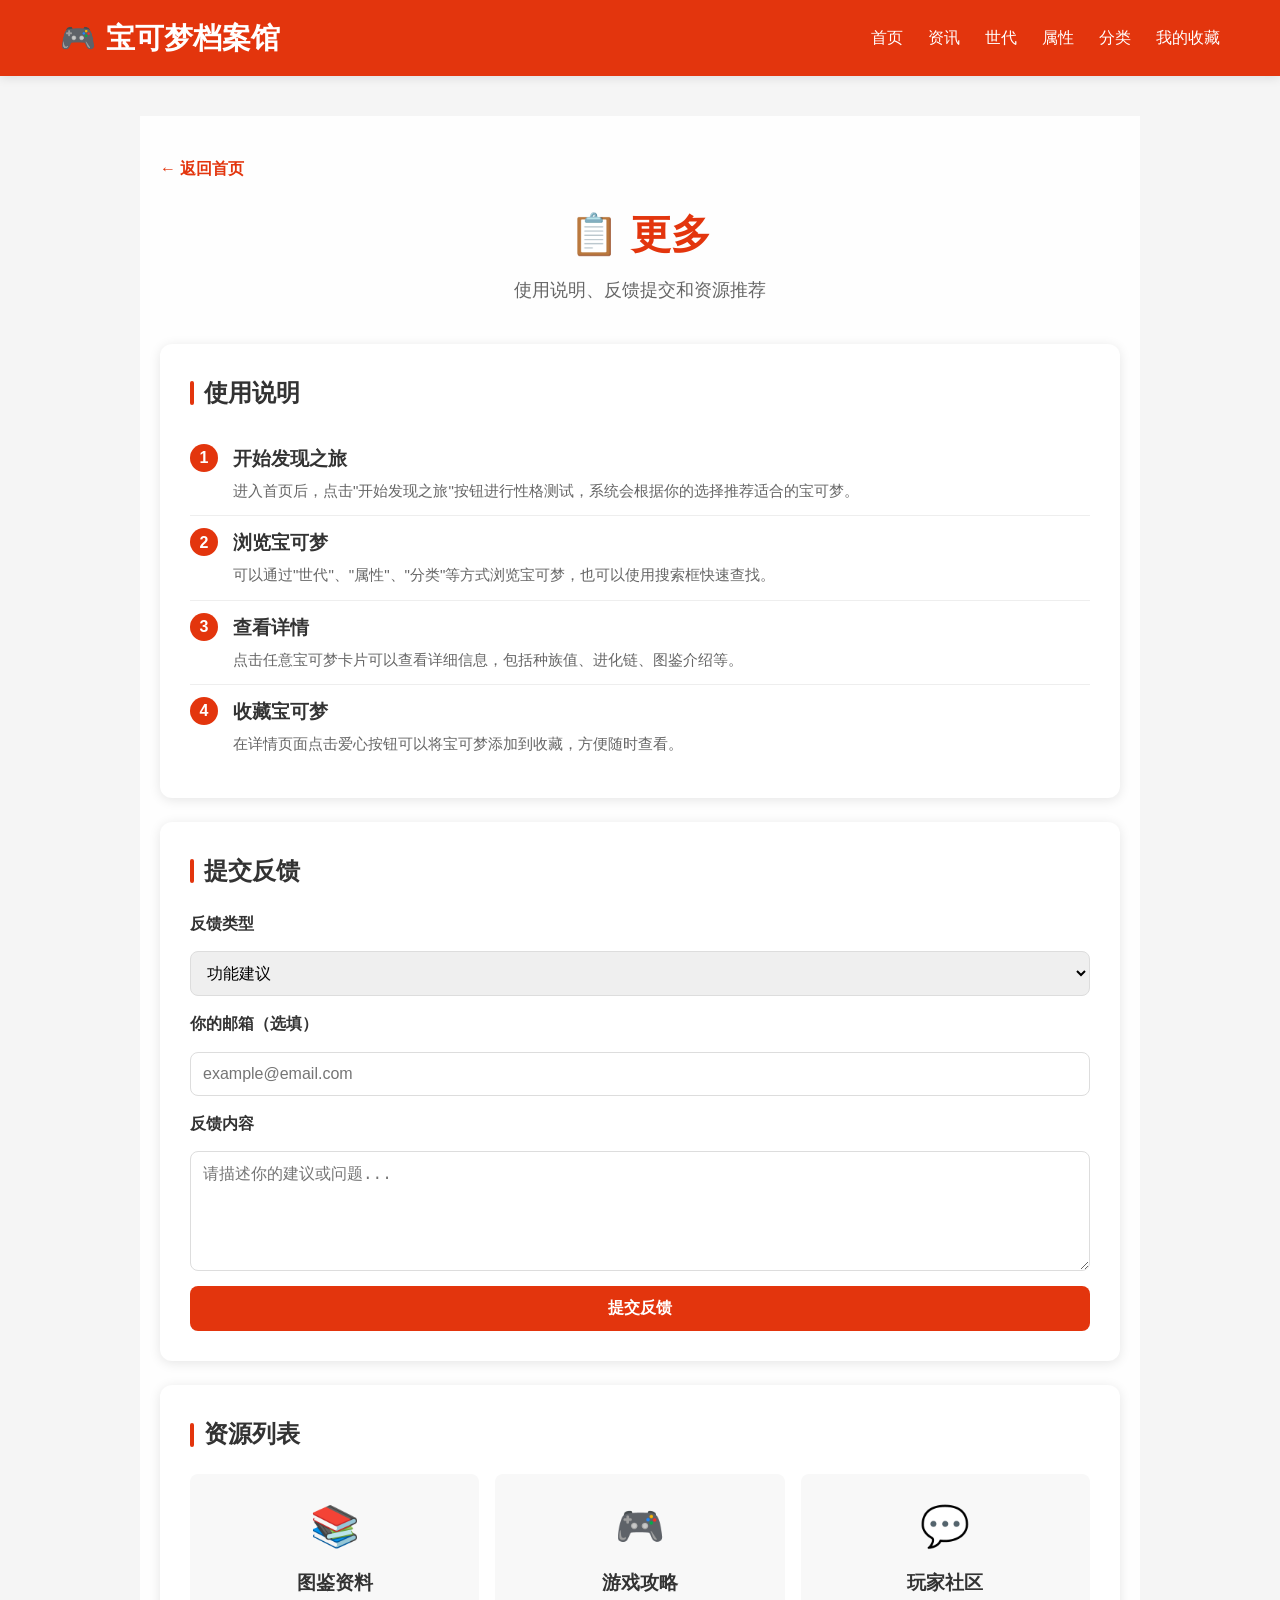
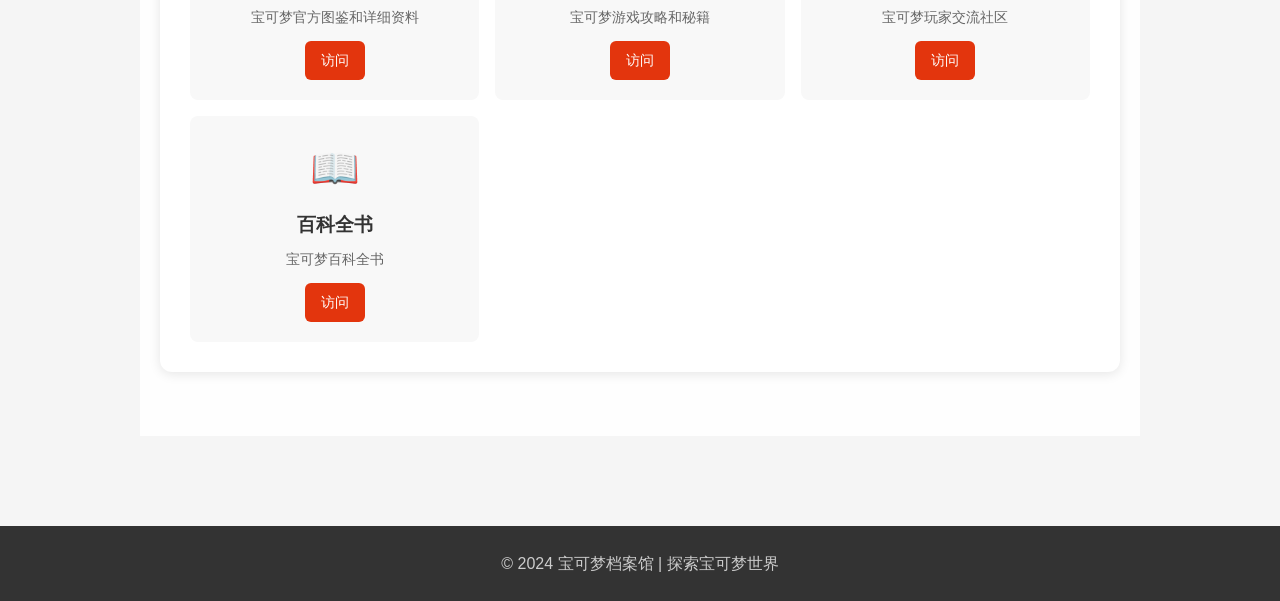
==== more.html @ 67b9eda9 "添加背景图样式和更多页面" ====
<!DOCTYPE html>
<html lang="zh-CN">
<head>
    <meta charset="UTF-8">
    <meta name="viewport" content="width=device-width, initial-scale=1.0">
    <title>更多 - 宝可梦档案馆</title>
    <link rel="stylesheet" href="assets/css/common.css">
    <link rel="stylesheet" href="assets/css/backgrounds.css">
    <style>
        .more-container {
            max-width: 1000px;
            margin: 0 auto;
            padding: 40px 20px;
        }

        .more-header {
            text-align: center;
            margin-bottom: 40px;
        }

        .more-header h1 {
            font-size: 2.5rem;
            color: #e3350d;
            margin-bottom: 10px;
        }

        .more-header p {
            color: #666;
            font-size: 1.1rem;
        }

        .more-section {
            background: white;
            border-radius: 12px;
            padding: 30px;
            margin-bottom: 24px;
            box-shadow: 0 2px 12px rgba(0, 0, 0, 0.1);
        }

        .more-section h2 {
            font-size: 1.5rem;
            color: #333;
            margin-bottom: 20px;
            display: flex;
            align-items: center;
            gap: 10px;
        }

        .more-section h2::before {
            content: '';
            width: 4px;
            height: 24px;
            background: #e3350d;
            border-radius: 2px;
        }

        /* 使用说明 */
        .guide-list {
            list-style: none;
            padding: 0;
        }

        .guide-list li {
            padding: 12px 0;
            border-bottom: 1px solid #eee;
            display: flex;
            gap: 15px;
            align-items: flex-start;
        }

        .guide-list li:last-child {
            border-bottom: none;
        }

        .guide-number {
            width: 28px;
            height: 28px;
            background: #e3350d;
            color: white;
            border-radius: 50%;
            display: flex;
            justify-content: center;
            align-items: center;
            font-weight: bold;
            flex-shrink: 0;
        }

        .guide-content h3 {
            margin: 0 0 5px 0;
            color: #333;
        }

        .guide-content p {
            margin: 0;
            color: #666;
            font-size: 0.95rem;
        }

        /* 反馈表单 */
        .feedback-form {
            display: flex;
            flex-direction: column;
            gap: 15px;
        }

        .feedback-form label {
            font-weight: bold;
            color: #333;
        }

        .feedback-form input,
        .feedback-form textarea,
        .feedback-form select {
            padding: 12px;
            border: 1px solid #ddd;
            border-radius: 8px;
            font-size: 1rem;
            width: 100%;
            box-sizing: border-box;
        }

        .feedback-form textarea {
            min-height: 120px;
            resize: vertical;
        }

        .feedback-form button {
            padding: 12px 30px;
            background: #e3350d;
            color: white;
            border: none;
            border-radius: 8px;
            font-size: 1rem;
            font-weight: bold;
            cursor: pointer;
            transition: background 0.2s;
        }

        .feedback-form button:hover {
            background: #c92a09;
        }

        /* 资源列表 */
        .resource-grid {
            display: grid;
            grid-template-columns: repeat(auto-fit, minmax(250px, 1fr));
            gap: 16px;
        }

        .resource-card {
            padding: 20px;
            background: #f8f8f8;
            border-radius: 8px;
            text-align: center;
            transition: transform 0.2s;
        }

        .resource-card:hover {
            transform: translateY(-2px);
        }

        .resource-icon {
            font-size: 2.5rem;
            margin-bottom: 10px;
        }

        .resource-card h3 {
            margin: 0 0 8px 0;
            color: #333;
        }

        .resource-card p {
            margin: 0 0 12px 0;
            color: #666;
            font-size: 0.9rem;
        }

        .resource-card a {
            display: inline-block;
            padding: 8px 16px;
            background: #e3350d;
            color: white;
            text-decoration: none;
            border-radius: 6px;
            font-size: 0.9rem;
        }

        .resource-card a:hover {
            background: #c92a09;
        }

        .back-link {
            display: inline-block;
            margin-bottom: 20px;
            color: #e3350d;
            text-decoration: none;
            font-weight: bold;
        }

        .back-link:hover {
            text-decoration: underline;
        }
    </style>
</head>
<body>
    <header>
        <div class="container">
            <div class="logo">
                <span>🎮</span>
                <span>宝可梦档案馆</span>
            </div>
            <nav>
                <ul>
                    <li><a href="index.html">首页</a></li>
                    <li><a href="news.html">资讯</a></li>
                    <li><a href="browse/generation.html">世代</a></li>
                    <li><a href="browse/type.html">属性</a></li>
                    <li><a href="browse/category.html">分类</a></li>
                    <li><a href="user/collection.html">我的收藏</a></li>
                </ul>
            </nav>
        </div>
    </header>

    <main>
        <div class="more-container">
            <a href="index.html" class="back-link">← 返回首页</a>
            
            <div class="more-header">
                <h1>📋 更多</h1>
                <p>使用说明、反馈提交和资源推荐</p>
            </div>

            <div class="more-section">
                <h2>使用说明</h2>
                <ul class="guide-list">
                    <li>
                        <span class="guide-number">1</span>
                        <div class="guide-content">
                            <h3>开始发现之旅</h3>
                            <p>进入首页后，点击"开始发现之旅"按钮进行性格测试，系统会根据你的选择推荐适合的宝可梦。</p>
                        </div>
                    </li>
                    <li>
                        <span class="guide-number">2</span>
                        <div class="guide-content">
                            <h3>浏览宝可梦</h3>
                            <p>可以通过"世代"、"属性"、"分类"等方式浏览宝可梦，也可以使用搜索框快速查找。</p>
                        </div>
                    </li>
                    <li>
                        <span class="guide-number">3</span>
                        <div class="guide-content">
                            <h3>查看详情</h3>
                            <p>点击任意宝可梦卡片可以查看详细信息，包括种族值、进化链、图鉴介绍等。</p>
                        </div>
                    </li>
                    <li>
                        <span class="guide-number">4</span>
                        <div class="guide-content">
                            <h3>收藏宝可梦</h3>
                            <p>在详情页面点击爱心按钮可以将宝可梦添加到收藏，方便随时查看。</p>
                        </div>
                    </li>
                </ul>
            </div>

            <div class="more-section">
                <h2>提交反馈</h2>
                <form class="feedback-form" onsubmit="handleFeedbackSubmit(event)">
                    <label>反馈类型</label>
                    <select id="feedback-type">
                        <option value="suggestion">功能建议</option>
                        <option value="bug">问题反馈</option>
                        <option value="other">其他</option>
                    </select>
                    
                    <label>你的邮箱（选填）</label>
                    <input type="email" id="feedback-email" placeholder="example@email.com">
                    
                    <label>反馈内容</label>
                    <textarea id="feedback-content" placeholder="请描述你的建议或问题..."></textarea>
                    
                    <button type="submit">提交反馈</button>
                </form>
            </div>

            <div class="more-section">
                <h2>资源列表</h2>
                <div class="resource-grid">
                    <div class="resource-card">
                        <div class="resource-icon">📚</div>
                        <h3>图鉴资料</h3>
                        <p>宝可梦官方图鉴和详细资料</p>
                        <a href="https://www.pokemon.com" target="_blank">访问</a>
                    </div>
                    <div class="resource-card">
                        <div class="resource-icon">🎮</div>
                        <h3>游戏攻略</h3>
                        <p>宝可梦游戏攻略和秘籍</p>
                        <a href="https://www.serebii.net" target="_blank">访问</a>
                    </div>
                    <div class="resource-card">
                        <div class="resource-icon">💬</div>
                        <h3>玩家社区</h3>
                        <p>宝可梦玩家交流社区</p>
                        <a href="https://www.reddit.com/r/pokemon" target="_blank">访问</a>
                    </div>
                    <div class="resource-card">
                        <div class="resource-icon">📖</div>
                        <h3>百科全书</h3>
                        <p>宝可梦百科全书</p>
                        <a href="https://bulbapedia.bulbagarden.net" target="_blank">访问</a>
                    </div>
                </div>
            </div>
        </div>
    </main>

    <footer>
        <div class="container">
            <p>&copy; 2024 宝可梦档案馆 | 探索宝可梦世界</p>
        </div>
    </footer>

    <script>
        function handleFeedbackSubmit(event) {
            event.preventDefault();
            alert('感谢你的反馈！我们会认真考虑你的建议。');
            event.target.reset();
        }
    </script>
</body>
</html>
---- assets/css/common.css ----
* {
    margin: 0;
    padding: 0;
    box-sizing: border-box;
}

body {
    font-family: 'Segoe UI', Tahoma, Geneva, Verdana, sans-serif;
    background-color: #f5f5f5;
    color: #333;
    line-height: 1.6;
}

a {
    text-decoration: none;
    color: inherit;
}

.container {
    max-width: 1200px;
    margin: 0 auto;
    padding: 0 20px;
}

header {
    background-color: #E3350D;
    color: white;
    padding: 15px 0;
    box-shadow: 0 2px 10px rgba(0, 0, 0, 0.1);
}

header .container {
    display: flex;
    justify-content: space-between;
    align-items: center;
}

.logo {
    font-size: 1.8rem;
    font-weight: bold;
    display: flex;
    align-items: center;
    gap: 10px;
}

nav ul {
    display: flex;
    list-style: none;
    gap: 25px;
}

nav a {
    color: white;
    font-weight: 500;
    transition: opacity 0.3s;
}

nav a:hover {
    opacity: 0.8;
}

main {
    min-height: calc(100vh - 150px);
    padding: 40px 0;
}

footer {
    background-color: #333;
    color: #ccc;
    text-align: center;
    padding: 25px 0;
    margin-top: 50px;
}

.card {
    background: white;
    border-radius: 12px;
    box-shadow: 0 4px 15px rgba(0, 0, 0, 0.08);
    overflow: hidden;
    transition: transform 0.3s, box-shadow 0.3s;
}

.card:hover {
    transform: translateY(-5px);
    box-shadow: 0 8px 25px rgba(0, 0, 0, 0.12);
}

.btn {
    display: inline-block;
    padding: 12px 28px;
    border-radius: 25px;
    font-weight: 600;
    cursor: pointer;
    border: none;
    transition: all 0.3s;
    font-size: 1rem;
}

.btn-primary {
    background-color: #E3350D;
    color: white;
}

.btn-primary:hover {
    background-color: #c42e0c;
    transform: scale(1.05);
}

.btn-secondary {
    background-color: #666;
    color: white;
}

.btn-secondary:hover {
    background-color: #555;
}

.type-normal { background-color: #A8A77A; }
.type-fire { background-color: #EE8130; }
.type-water { background-color: #6390F0; }
.type-electric { background-color: #F7D02C; }
.type-grass { background-color: #7AC74C; }
.type-ice { background-color: #96D9D6; }
.type-fighting { background-color: #C22E28; }
.type-poison { background-color: #A33EA1; }
.type-ground { background-color: #E2BF65; }
.type-flying { background-color: #A98FF3; }
.type-psychic { background-color: #F95587; }
.type-bug { background-color: #A6B91A; }
.type-rock { background-color: #B6A136; }
.type-ghost { background-color: #735797; }
.type-dragon { background-color: #6F35FC; }
.type-dark { background-color: #705746; }
.type-steel { background-color: #B7B7CE; }
.type-fairy { background-color: #D685AD; }

.type-badge {
    display: inline-block;
    padding: 4px 12px;
    border-radius: 15px;
    color: white;
    font-size: 0.8rem;
    font-weight: 600;
    text-transform: capitalize;
}

.pokemon-grid {
    display: grid;
    grid-template-columns: repeat(auto-fill, minmax(200px, 1fr));
    gap: 25px;
    margin-top: 30px;
}

.pokemon-card {
    text-align: center;
    padding: 20px;
    cursor: pointer;
}

.pokemon-card img {
    width: 120px;
    height: 120px;
    object-fit: contain;
    margin-bottom: 15px;
}

.pokemon-card .number {
    color: #999;
    font-size: 0.9rem;
}

.pokemon-card .name {
    font-size: 1.2rem;
    font-weight: 600;
    margin: 5px 0 10px;
}

.pokemon-card .types {
    display: flex;
    justify-content: center;
    gap: 8px;
    flex-wrap: wrap;
}

.pokemon-card .species {
    font-size: 0.85rem;
    color: #666;
    margin: 5px 0;
    font-style: italic;
}

.pokemon-card .physical-stats {
    display: flex;
    justify-content: center;
    gap: 15px;
    margin: 8px 0;
    font-size: 0.85rem;
    color: #555;
}

.pokemon-card .stat-item {
    display: inline-block;
}

.pokemon-card .abilities {
    font-size: 0.8rem;
    color: #777;
    margin: 5px 0;
    padding: 3px 8px;
    background-color: #f5f5f5;
    border-radius: 4px;
    display: inline-block;
}

.pokemon-card .breeding-info {
    display: flex;
    flex-wrap: wrap;
    justify-content: center;
    gap: 8px;
    margin: 8px 0;
    font-size: 0.75rem;
    color: #666;
}

.pokemon-card .breeding-item {
    padding: 2px 6px;
    background-color: #f0f0f0;
    border-radius: 3px;
}

@media (max-width: 768px) {
    header .container {
        flex-direction: column;
        gap: 15px;
    }
    
    nav ul {
        gap: 15px;
    }
    
    .pokemon-grid {
        grid-template-columns: repeat(auto-fill, minmax(150px, 1fr));
        gap: 15px;
    }
}
---- assets/css/backgrounds.css ----
/* 背景图样式 */

/* 首页欢迎页面背景 */
.state-welcome .welcome-screen {
    background: linear-gradient(rgba(0, 0, 0, 0.6), rgba(0, 0, 0, 0.6)),
                url('../../../images/mainvisual_pc@2x.webp') center/cover no-repeat;
    min-height: 100vh;
    display: flex;
    flex-direction: column;
    justify-content: center;
    align-items: center;
    color: white;
}

.state-welcome .welcome-screen h1 {
    color: #ffcb05;
    text-shadow: 2px 2px 4px rgba(0, 0, 0, 0.5);
}

.state-welcome .welcome-screen p {
    color: rgba(255, 255, 255, 0.9);
}

/* 资讯页面背景 */
.news-container {
    background: linear-gradient(rgba(255, 255, 255, 0.9), rgba(255, 255, 255, 0.95)),
                url('../../../images/30th.png') center/cover no-repeat;
    min-height: 100vh;
}

/* 世代浏览页面背景 */
.generation-page {
    background: linear-gradient(rgba(255, 255, 255, 0.9), rgba(255, 255, 255, 0.95)),
                url('../../../images/30th2.png') center/cover no-repeat;
    min-height: 100vh;
}

/* 属性浏览页面背景 */
.type-page {
    background: linear-gradient(rgba(255, 255, 255, 0.9), rgba(255, 255, 255, 0.95)),
                url('../../../images/Ash_Chloe_Dawn_Goh.png') center/cover no-repeat;
    min-height: 100vh;
}

/* 分类浏览页面背景 */
.category-page {
    background: linear-gradient(rgba(255, 255, 255, 0.9), rgba(255, 255, 255, 0.95)),
                url('../../../images/ash.jpeg') center/cover no-repeat;
    min-height: 100vh;
}

/* 更多页面背景 */
.more-container {
    background: linear-gradient(rgba(255, 255, 255, 0.9), rgba(255, 255, 255, 0.95)),
                url('../../../images/logo.png') center/cover no-repeat;
    min-height: 100vh;
}

/* 背景图容器通用样式 */
.bg-container {
    position: relative;
}

.bg-container::before {
    content: '';
    position: fixed;
    top: 0;
    left: 0;
    width: 100%;
    height: 100%;
    z-index: -1;
    background-size: cover;
    background-position: center;
    background-repeat: no-repeat;
    opacity: 0.05;
}

/* 首页宝可梦卡片区域背景 */
.home-screen {
    background: rgba(255, 255, 255, 0.9);
    border-radius: 12px;
    padding: 20px;
    margin-bottom: 20px;
}

/* 详情页面背景 */
.detail-container {
    background: rgba(255, 255, 255, 0.95);
    border-radius: 12px;
    box-shadow: 0 4px 20px rgba(0, 0, 0, 0.1);
}
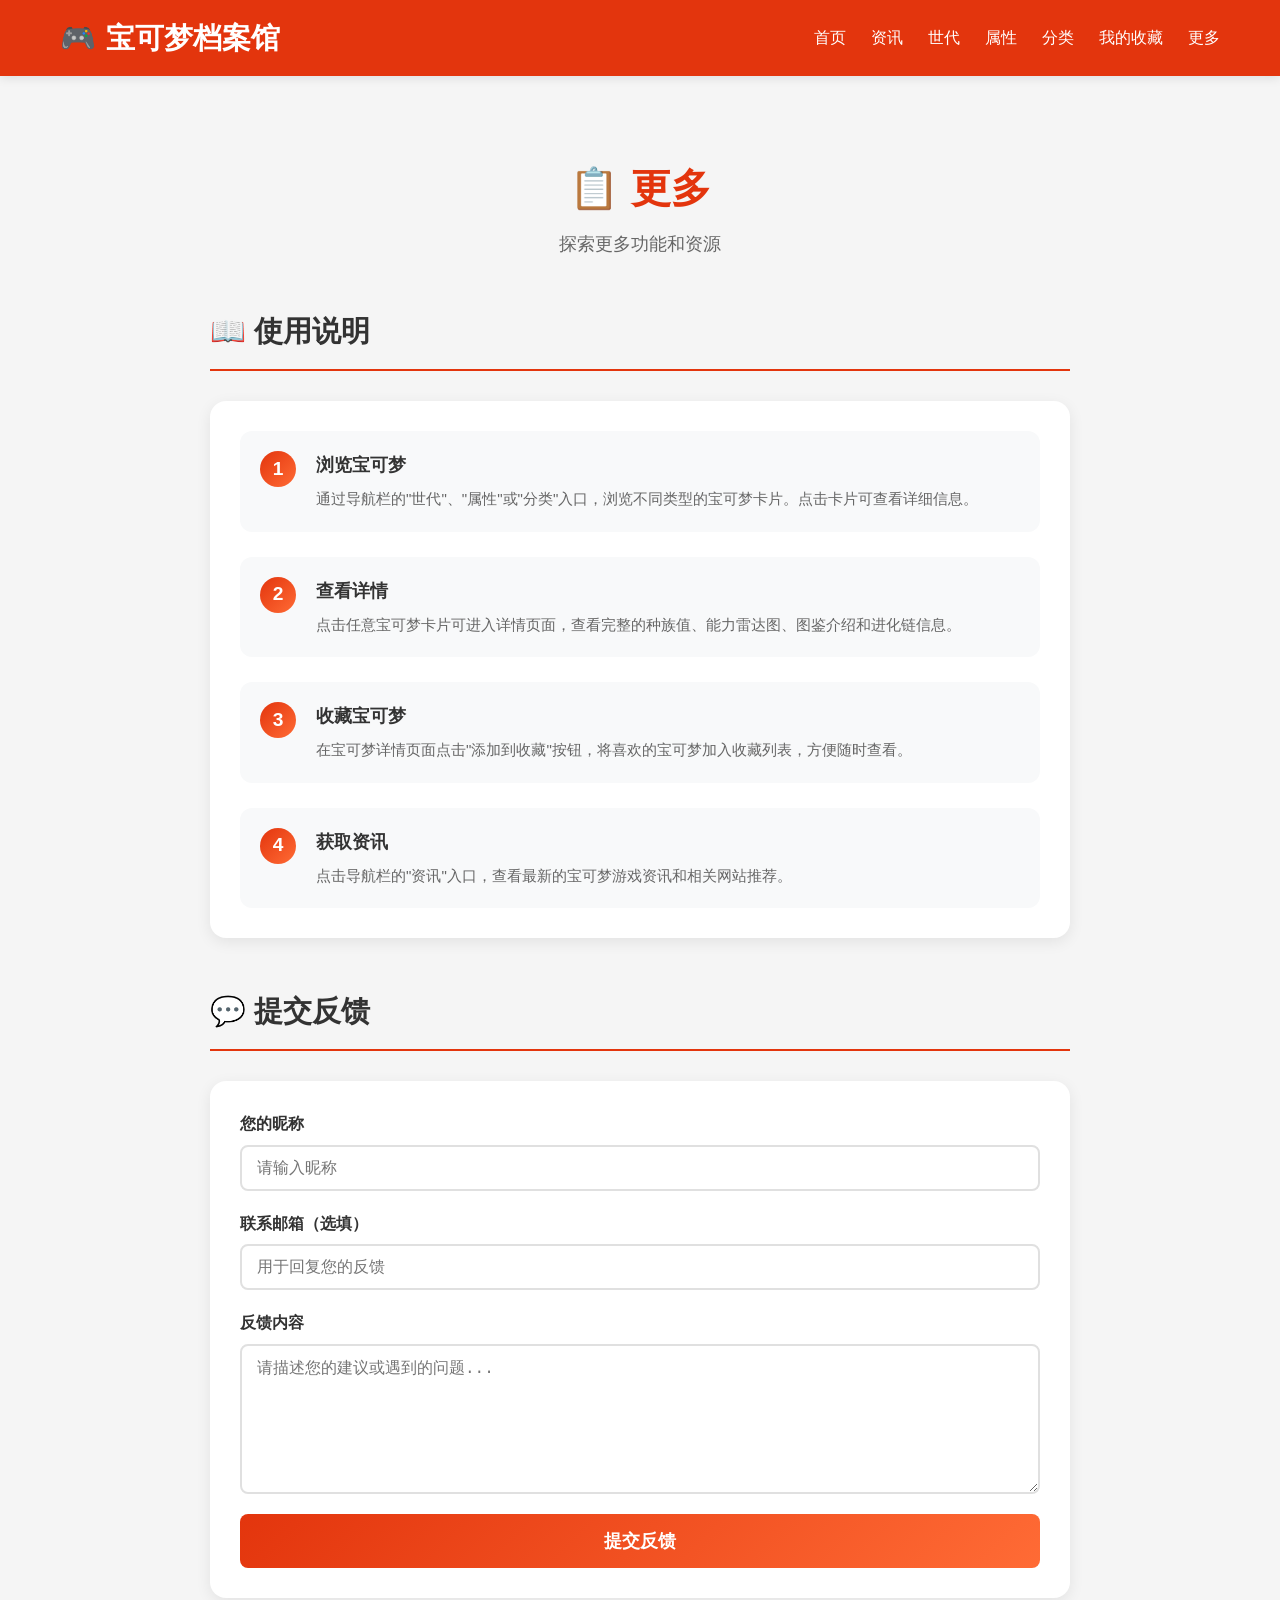
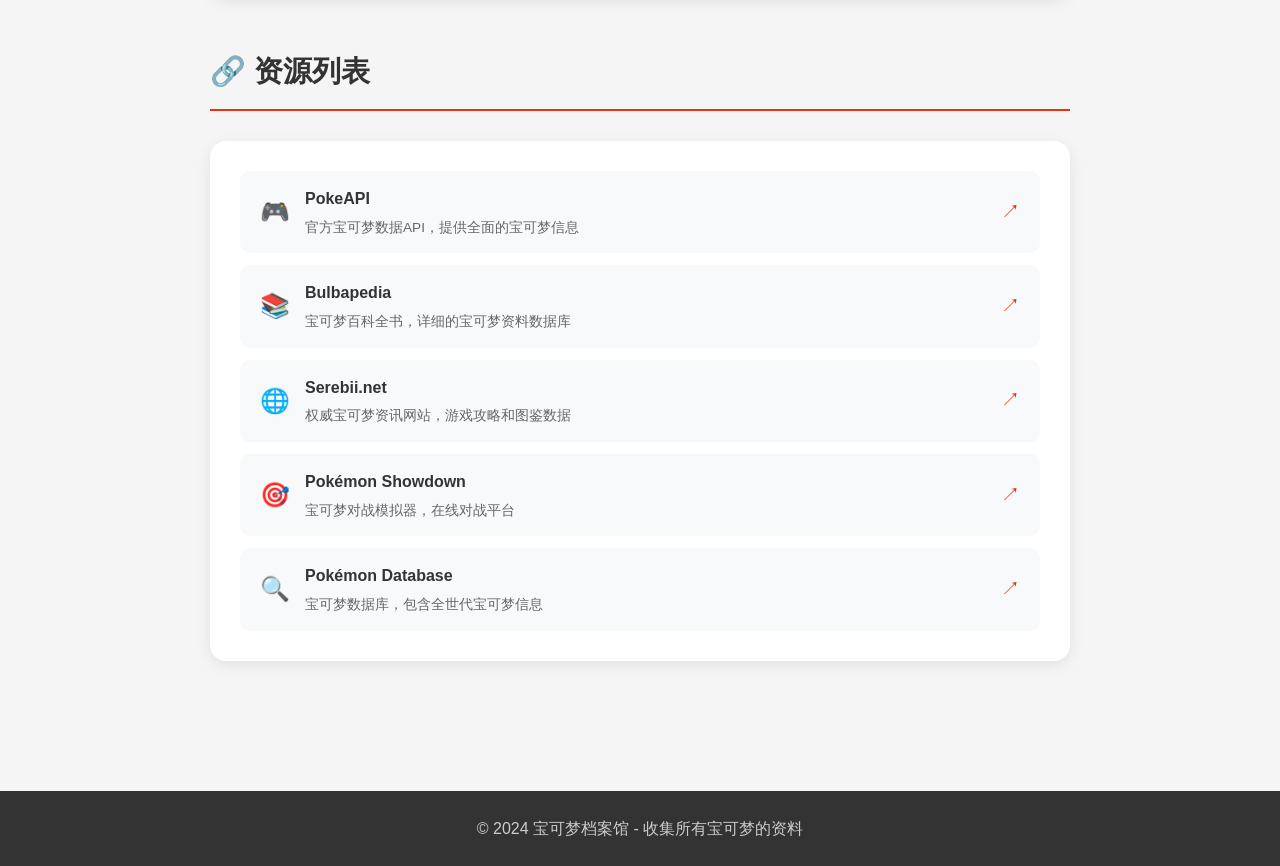
==== commit dda9365f: "添加更多模块：使用说明、提交反馈、资源列表" ====
--- a/more.html
+++ b/more.html
@@ -5,199 +5,271 @@
     <meta name="viewport" content="width=device-width, initial-scale=1.0">
     <title>更多 - 宝可梦档案馆</title>
     <link rel="stylesheet" href="assets/css/common.css">
-    <link rel="stylesheet" href="assets/css/backgrounds.css">
     <style>
         .more-container {
-            max-width: 1000px;
+            max-width: 900px;
             margin: 0 auto;
             padding: 40px 20px;
         }
-
+        
         .more-header {
             text-align: center;
-            margin-bottom: 40px;
-        }
-
+            margin-bottom: 50px;
+        }
+        
         .more-header h1 {
             font-size: 2.5rem;
             color: #e3350d;
             margin-bottom: 10px;
         }
-
+        
         .more-header p {
             color: #666;
             font-size: 1.1rem;
         }
-
-        .more-section {
+        
+        .more-grid {
+            display: grid;
+            grid-template-columns: repeat(auto-fit, minmax(280px, 1fr));
+            gap: 30px;
+        }
+        
+        .more-card {
             background: white;
+            border-radius: 16px;
+            padding: 30px;
+            box-shadow: 0 4px 15px rgba(0, 0, 0, 0.08);
+            transition: transform 0.3s, box-shadow 0.3s;
+            cursor: pointer;
+            text-align: center;
+        }
+        
+        .more-card:hover {
+            transform: translateY(-5px);
+            box-shadow: 0 8px 25px rgba(0, 0, 0, 0.12);
+        }
+        
+        .more-icon {
+            font-size: 3.5rem;
+            margin-bottom: 20px;
+        }
+        
+        .more-card h3 {
+            font-size: 1.4rem;
+            color: #333;
+            margin-bottom: 15px;
+        }
+        
+        .more-card p {
+            color: #666;
+            font-size: 0.95rem;
+            line-height: 1.6;
+        }
+        
+        .more-card .arrow {
+            display: inline-block;
+            margin-top: 20px;
+            color: #e3350d;
+            font-weight: bold;
+            opacity: 0;
+            transition: opacity 0.3s;
+        }
+        
+        .more-card:hover .arrow {
+            opacity: 1;
+        }
+        
+        .section-title {
+            font-size: 1.8rem;
+            color: #333;
+            margin: 50px 0 30px 0;
+            padding-bottom: 15px;
+            border-bottom: 2px solid #e3350d;
+        }
+        
+        /* 使用说明样式 */
+        .guide-section {
+            background: white;
+            border-radius: 16px;
+            padding: 30px;
+            box-shadow: 0 4px 15px rgba(0, 0, 0, 0.08);
+        }
+        
+        .guide-item {
+            display: flex;
+            align-items: flex-start;
+            margin-bottom: 25px;
+            padding: 20px;
+            background: #f8f9fa;
             border-radius: 12px;
-            padding: 30px;
-            margin-bottom: 24px;
-            box-shadow: 0 2px 12px rgba(0, 0, 0, 0.1);
-        }
-
-        .more-section h2 {
-            font-size: 1.5rem;
-            color: #333;
-            margin-bottom: 20px;
-            display: flex;
-            align-items: center;
-            gap: 10px;
-        }
-
-        .more-section h2::before {
-            content: '';
-            width: 4px;
-            height: 24px;
-            background: #e3350d;
-            border-radius: 2px;
-        }
-
-        /* 使用说明 */
-        .guide-list {
-            list-style: none;
-            padding: 0;
-        }
-
-        .guide-list li {
-            padding: 12px 0;
-            border-bottom: 1px solid #eee;
-            display: flex;
-            gap: 15px;
-            align-items: flex-start;
-        }
-
-        .guide-list li:last-child {
-            border-bottom: none;
-        }
-
+        }
+        
+        .guide-item:last-child {
+            margin-bottom: 0;
+        }
+        
         .guide-number {
-            width: 28px;
-            height: 28px;
-            background: #e3350d;
+            width: 36px;
+            height: 36px;
+            background: linear-gradient(135deg, #e3350d, #ff6b35);
             color: white;
             border-radius: 50%;
             display: flex;
+            align-items: center;
             justify-content: center;
-            align-items: center;
             font-weight: bold;
+            font-size: 1.2rem;
+            margin-right: 20px;
             flex-shrink: 0;
         }
-
-        .guide-content h3 {
-            margin: 0 0 5px 0;
+        
+        .guide-content h4 {
+            margin: 0 0 8px 0;
             color: #333;
-        }
-
+            font-size: 1.1rem;
+        }
+        
         .guide-content p {
             margin: 0;
             color: #666;
             font-size: 0.95rem;
         }
-
-        /* 反馈表单 */
+        
+        /* 反馈表单样式 */
+        .feedback-section {
+            background: white;
+            border-radius: 16px;
+            padding: 30px;
+            box-shadow: 0 4px 15px rgba(0, 0, 0, 0.08);
+        }
+        
         .feedback-form {
             display: flex;
             flex-direction: column;
-            gap: 15px;
-        }
-
-        .feedback-form label {
+            gap: 20px;
+        }
+        
+        .form-group {
+            display: flex;
+            flex-direction: column;
+        }
+        
+        .form-group label {
             font-weight: bold;
             color: #333;
-        }
-
-        .feedback-form input,
-        .feedback-form textarea,
-        .feedback-form select {
-            padding: 12px;
-            border: 1px solid #ddd;
+            margin-bottom: 8px;
+        }
+        
+        .form-group input,
+        .form-group textarea {
+            padding: 12px 15px;
+            border: 2px solid #e0e0e0;
             border-radius: 8px;
             font-size: 1rem;
-            width: 100%;
-            box-sizing: border-box;
-        }
-
-        .feedback-form textarea {
-            min-height: 120px;
+            transition: border-color 0.3s;
+        }
+        
+        .form-group input:focus,
+        .form-group textarea:focus {
+            outline: none;
+            border-color: #e3350d;
+        }
+        
+        .form-group textarea {
+            min-height: 150px;
             resize: vertical;
         }
-
-        .feedback-form button {
-            padding: 12px 30px;
-            background: #e3350d;
+        
+        .submit-btn {
+            background: linear-gradient(135deg, #e3350d, #ff6b35);
             color: white;
             border: none;
+            padding: 15px 30px;
             border-radius: 8px;
-            font-size: 1rem;
+            font-size: 1.1rem;
             font-weight: bold;
             cursor: pointer;
-            transition: background 0.2s;
-        }
-
-        .feedback-form button:hover {
-            background: #c92a09;
-        }
-
-        /* 资源列表 */
-        .resource-grid {
-            display: grid;
-            grid-template-columns: repeat(auto-fit, minmax(250px, 1fr));
-            gap: 16px;
-        }
-
-        .resource-card {
-            padding: 20px;
-            background: #f8f8f8;
+            transition: transform 0.2s, box-shadow 0.2s;
+        }
+        
+        .submit-btn:hover {
+            transform: translateY(-2px);
+            box-shadow: 0 4px 15px rgba(227, 53, 13, 0.3);
+        }
+        
+        .submit-btn:active {
+            transform: translateY(0);
+        }
+        
+        .feedback-success {
+            display: none;
+            background: #d4edda;
+            color: #155724;
+            padding: 15px 20px;
             border-radius: 8px;
+            margin-top: 20px;
             text-align: center;
-            transition: transform 0.2s;
-        }
-
-        .resource-card:hover {
-            transform: translateY(-2px);
-        }
-
+        }
+        
+        /* 资源列表样式 */
+        .resources-section {
+            background: white;
+            border-radius: 16px;
+            padding: 30px;
+            box-shadow: 0 4px 15px rgba(0, 0, 0, 0.08);
+        }
+        
+        .resources-list {
+            list-style: none;
+            padding: 0;
+            margin: 0;
+        }
+        
+        .resource-item {
+            display: flex;
+            align-items: center;
+            padding: 15px 20px;
+            background: #f8f9fa;
+            border-radius: 10px;
+            margin-bottom: 12px;
+            transition: background 0.3s;
+        }
+        
+        .resource-item:last-child {
+            margin-bottom: 0;
+        }
+        
+        .resource-item:hover {
+            background: #e9ecef;
+        }
+        
         .resource-icon {
-            font-size: 2.5rem;
-            margin-bottom: 10px;
-        }
-
-        .resource-card h3 {
-            margin: 0 0 8px 0;
+            font-size: 1.5rem;
+            margin-right: 15px;
+        }
+        
+        .resource-info {
+            flex: 1;
+        }
+        
+        .resource-info h4 {
+            margin: 0 0 5px 0;
             color: #333;
         }
-
-        .resource-card p {
-            margin: 0 0 12px 0;
+        
+        .resource-info p {
+            margin: 0;
             color: #666;
-            font-size: 0.9rem;
-        }
-
-        .resource-card a {
-            display: inline-block;
-            padding: 8px 16px;
-            background: #e3350d;
-            color: white;
+            font-size: 0.85rem;
+        }
+        
+        .resource-link {
+            color: #e3350d;
+            font-size: 1.2rem;
             text-decoration: none;
-            border-radius: 6px;
-            font-size: 0.9rem;
-        }
-
-        .resource-card a:hover {
-            background: #c92a09;
-        }
-
-        .back-link {
-            display: inline-block;
-            margin-bottom: 20px;
-            color: #e3350d;
-            text-decoration: none;
-            font-weight: bold;
-        }
-
-        .back-link:hover {
+        }
+        
+        .resource-link:hover {
             text-decoration: underline;
         }
     </style>
@@ -217,6 +289,7 @@
                     <li><a href="browse/type.html">属性</a></li>
                     <li><a href="browse/category.html">分类</a></li>
                     <li><a href="user/collection.html">我的收藏</a></li>
+                    <li><a href="more.html" class="active">更多</a></li>
                 </ul>
             </nav>
         </div>
@@ -224,111 +297,135 @@
 
     <main>
         <div class="more-container">
-            <a href="index.html" class="back-link">← 返回首页</a>
-            
             <div class="more-header">
                 <h1>📋 更多</h1>
-                <p>使用说明、反馈提交和资源推荐</p>
+                <p>探索更多功能和资源</p>
             </div>
 
-            <div class="more-section">
-                <h2>使用说明</h2>
-                <ul class="guide-list">
-                    <li>
-                        <span class="guide-number">1</span>
-                        <div class="guide-content">
-                            <h3>开始发现之旅</h3>
-                            <p>进入首页后，点击"开始发现之旅"按钮进行性格测试，系统会根据你的选择推荐适合的宝可梦。</p>
+            <!-- 使用说明 -->
+            <h2 class="section-title">📖 使用说明</h2>
+            <div class="guide-section">
+                <div class="guide-item">
+                    <div class="guide-number">1</div>
+                    <div class="guide-content">
+                        <h4>浏览宝可梦</h4>
+                        <p>通过导航栏的"世代"、"属性"或"分类"入口，浏览不同类型的宝可梦卡片。点击卡片可查看详细信息。</p>
+                    </div>
+                </div>
+                <div class="guide-item">
+                    <div class="guide-number">2</div>
+                    <div class="guide-content">
+                        <h4>查看详情</h4>
+                        <p>点击任意宝可梦卡片可进入详情页面，查看完整的种族值、能力雷达图、图鉴介绍和进化链信息。</p>
+                    </div>
+                </div>
+                <div class="guide-item">
+                    <div class="guide-number">3</div>
+                    <div class="guide-content">
+                        <h4>收藏宝可梦</h4>
+                        <p>在宝可梦详情页面点击"添加到收藏"按钮，将喜欢的宝可梦加入收藏列表，方便随时查看。</p>
+                    </div>
+                </div>
+                <div class="guide-item">
+                    <div class="guide-number">4</div>
+                    <div class="guide-content">
+                        <h4>获取资讯</h4>
+                        <p>点击导航栏的"资讯"入口，查看最新的宝可梦游戏资讯和相关网站推荐。</p>
+                    </div>
+                </div>
+            </div>
+
+            <!-- 提交反馈 -->
+            <h2 class="section-title">💬 提交反馈</h2>
+            <div class="feedback-section">
+                <form class="feedback-form" id="feedbackForm">
+                    <div class="form-group">
+                        <label for="feedbackName">您的昵称</label>
+                        <input type="text" id="feedbackName" placeholder="请输入昵称" required>
+                    </div>
+                    <div class="form-group">
+                        <label for="feedbackEmail">联系邮箱（选填）</label>
+                        <input type="email" id="feedbackEmail" placeholder="用于回复您的反馈">
+                    </div>
+                    <div class="form-group">
+                        <label for="feedbackContent">反馈内容</label>
+                        <textarea id="feedbackContent" placeholder="请描述您的建议或遇到的问题..." required></textarea>
+                    </div>
+                    <button type="submit" class="submit-btn">提交反馈</button>
+                </form>
+                <div class="feedback-success" id="feedbackSuccess">
+                    ✅ 反馈提交成功！感谢您的建议，我们会认真处理。
+                </div>
+            </div>
+
+            <!-- 资源列表 -->
+            <h2 class="section-title">🔗 资源列表</h2>
+            <div class="resources-section">
+                <ul class="resources-list">
+                    <li class="resource-item">
+                        <span class="resource-icon">🎮</span>
+                        <div class="resource-info">
+                            <h4>PokeAPI</h4>
+                            <p>官方宝可梦数据API，提供全面的宝可梦信息</p>
                         </div>
+                        <a href="https://pokeapi.co/" target="_blank" class="resource-link">↗</a>
                     </li>
-                    <li>
-                        <span class="guide-number">2</span>
-                        <div class="guide-content">
-                            <h3>浏览宝可梦</h3>
-                            <p>可以通过"世代"、"属性"、"分类"等方式浏览宝可梦，也可以使用搜索框快速查找。</p>
+                    <li class="resource-item">
+                        <span class="resource-icon">📚</span>
+                        <div class="resource-info">
+                            <h4>Bulbapedia</h4>
+                            <p>宝可梦百科全书，详细的宝可梦资料数据库</p>
                         </div>
+                        <a href="https://bulbapedia.bulbagarden.net/" target="_blank" class="resource-link">↗</a>
                     </li>
-                    <li>
-                        <span class="guide-number">3</span>
-                        <div class="guide-content">
-                            <h3>查看详情</h3>
-                            <p>点击任意宝可梦卡片可以查看详细信息，包括种族值、进化链、图鉴介绍等。</p>
+                    <li class="resource-item">
+                        <span class="resource-icon">🌐</span>
+                        <div class="resource-info">
+                            <h4>Serebii.net</h4>
+                            <p>权威宝可梦资讯网站，游戏攻略和图鉴数据</p>
                         </div>
+                        <a href="https://www.serebii.net/" target="_blank" class="resource-link">↗</a>
                     </li>
-                    <li>
-                        <span class="guide-number">4</span>
-                        <div class="guide-content">
-                            <h3>收藏宝可梦</h3>
-                            <p>在详情页面点击爱心按钮可以将宝可梦添加到收藏，方便随时查看。</p>
+                    <li class="resource-item">
+                        <span class="resource-icon">🎯</span>
+                        <div class="resource-info">
+                            <h4>Pokémon Showdown</h4>
+                            <p>宝可梦对战模拟器，在线对战平台</p>
                         </div>
+                        <a href="https://play.pokemonshowdown.com/" target="_blank" class="resource-link">↗</a>
+                    </li>
+                    <li class="resource-item">
+                        <span class="resource-icon">🔍</span>
+                        <div class="resource-info">
+                            <h4>Pokémon Database</h4>
+                            <p>宝可梦数据库，包含全世代宝可梦信息</p>
+                        </div>
+                        <a href="https://pokemondb.net/" target="_blank" class="resource-link">↗</a>
                     </li>
                 </ul>
             </div>
-
-            <div class="more-section">
-                <h2>提交反馈</h2>
-                <form class="feedback-form" onsubmit="handleFeedbackSubmit(event)">
-                    <label>反馈类型</label>
-                    <select id="feedback-type">
-                        <option value="suggestion">功能建议</option>
-                        <option value="bug">问题反馈</option>
-                        <option value="other">其他</option>
-                    </select>
-                    
-                    <label>你的邮箱（选填）</label>
-                    <input type="email" id="feedback-email" placeholder="example@email.com">
-                    
-                    <label>反馈内容</label>
-                    <textarea id="feedback-content" placeholder="请描述你的建议或问题..."></textarea>
-                    
-                    <button type="submit">提交反馈</button>
-                </form>
-            </div>
-
-            <div class="more-section">
-                <h2>资源列表</h2>
-                <div class="resource-grid">
-                    <div class="resource-card">
-                        <div class="resource-icon">📚</div>
-                        <h3>图鉴资料</h3>
-                        <p>宝可梦官方图鉴和详细资料</p>
-                        <a href="https://www.pokemon.com" target="_blank">访问</a>
-                    </div>
-                    <div class="resource-card">
-                        <div class="resource-icon">🎮</div>
-                        <h3>游戏攻略</h3>
-                        <p>宝可梦游戏攻略和秘籍</p>
-                        <a href="https://www.serebii.net" target="_blank">访问</a>
-                    </div>
-                    <div class="resource-card">
-                        <div class="resource-icon">💬</div>
-                        <h3>玩家社区</h3>
-                        <p>宝可梦玩家交流社区</p>
-                        <a href="https://www.reddit.com/r/pokemon" target="_blank">访问</a>
-                    </div>
-                    <div class="resource-card">
-                        <div class="resource-icon">📖</div>
-                        <h3>百科全书</h3>
-                        <p>宝可梦百科全书</p>
-                        <a href="https://bulbapedia.bulbagarden.net" target="_blank">访问</a>
-                    </div>
-                </div>
-            </div>
         </div>
     </main>
 
     <footer>
         <div class="container">
-            <p>&copy; 2024 宝可梦档案馆 | 探索宝可梦世界</p>
+            <p>&copy; 2024 宝可梦档案馆 - 收集所有宝可梦的资料</p>
         </div>
     </footer>
 
     <script>
-        function handleFeedbackSubmit(event) {
-            event.preventDefault();
-            alert('感谢你的反馈！我们会认真考虑你的建议。');
-            event.target.reset();
-        }
+        document.getElementById('feedbackForm').addEventListener('submit', function(e) {
+            e.preventDefault();
+            
+            const name = document.getElementById('feedbackName').value;
+            const email = document.getElementById('feedbackEmail').value;
+            const content = document.getElementById('feedbackContent').value;
+            
+            console.log('反馈信息:', { name, email, content });
+            
+            document.getElementById('feedbackForm').style.display = 'none';
+            document.getElementById('feedbackSuccess').style.display = 'block';
+        });
     </script>
 </body>
 </html>
